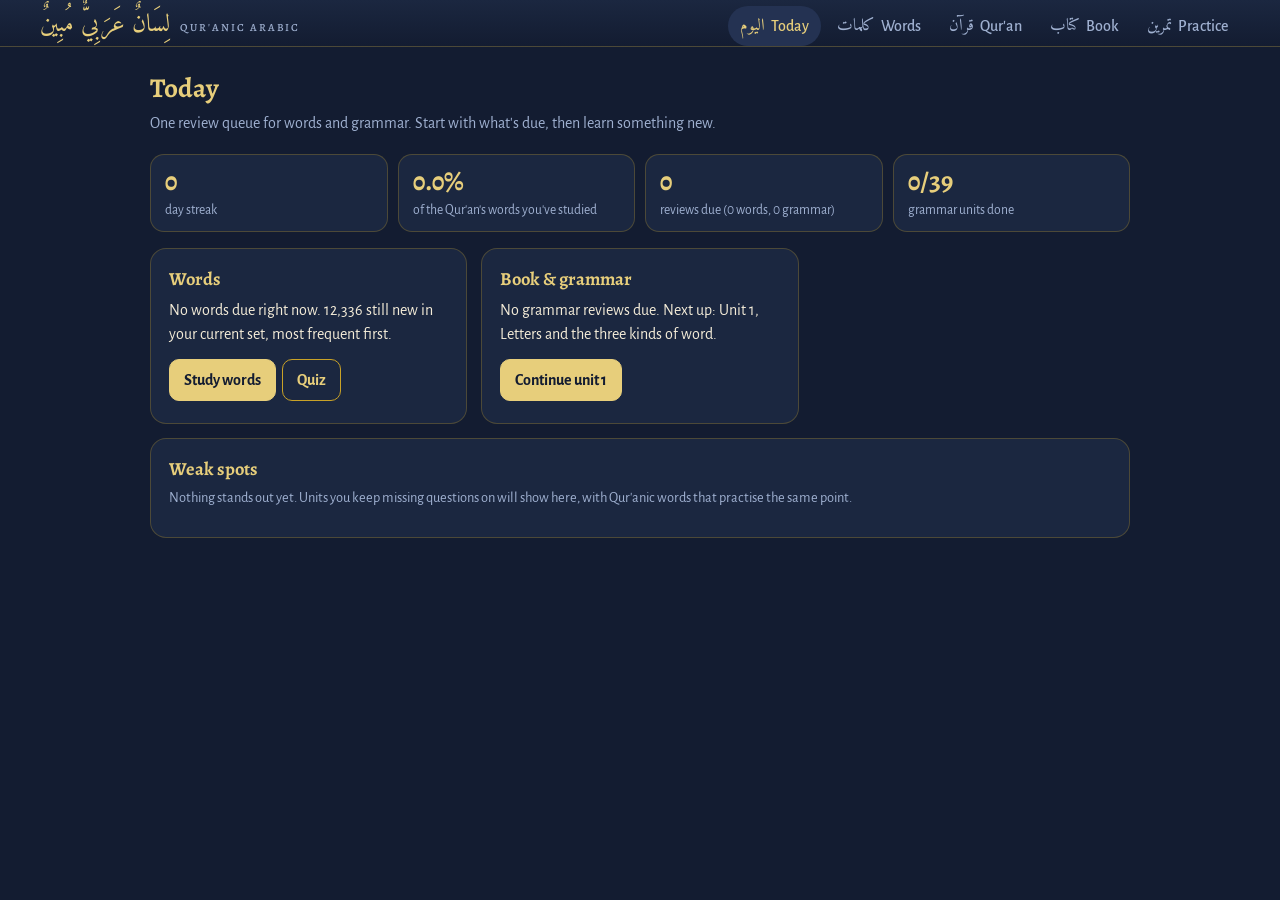
==== index.html @ f68703c8 "Add files via upload" ====
<!DOCTYPE html>
<html lang="en">
<head>
<meta charset="utf-8">
<meta name="viewport" content="width=device-width, initial-scale=1, viewport-fit=cover">
<meta name="theme-color" content="#131C31">
<meta name="apple-mobile-web-app-capable" content="yes">
<meta name="mobile-web-app-capable" content="yes">
<meta name="apple-mobile-web-app-status-bar-style" content="black-translucent">
<meta name="apple-mobile-web-app-title" content="Qur'anic Arabic">
<title>Qur'anic Arabic — Kalimāt &amp; Lisān</title>
<link rel="manifest" href="manifest.webmanifest">
<link rel="icon" href="icons/icon-192.png">
<link rel="apple-touch-icon" href="icons/apple-touch-icon.png">
<link rel="stylesheet" href="fonts/fonts.css">
<style>
:root{--indigo:#131C31;--indigo2:#1B2740;--indigo3:#243252;--gold:#C9A227;--gold2:#E7CE7B;--parch:#F4ECD8;--mist:#9FB0D0;--good:#8FC77A;--line:rgba(201,162,39,.28);
 --lat:'Alegreya Sans',system-ui,-apple-system,'Segoe UI',sans-serif;--ar:'Amiri',serif;--ur:'Noto Nastaliq Urdu','Amiri',serif;color-scheme:dark}
*{box-sizing:border-box}
html,body{height:100%;margin:0}
body{background:var(--indigo);color:var(--parch);font:16px/1.5 var(--lat);display:flex;flex-direction:column;height:100dvh;overflow:hidden;-webkit-tap-highlight-color:transparent}
button{font:inherit;color:inherit;cursor:pointer}
:focus-visible{outline:2px solid var(--gold2);outline-offset:2px;border-radius:6px}
.ar{font-family:var(--ar);direction:rtl;unicode-bidi:isolate}.ur{font-family:var(--ur);direction:rtl;unicode-bidi:isolate;line-height:2}
header{flex:none;padding:calc(env(safe-area-inset-top,0px) + 6px) 14px 0;border-bottom:1px solid var(--line);background:linear-gradient(180deg,var(--indigo2),var(--indigo))}
.hrow{display:flex;align-items:center;gap:14px;max-width:1200px;margin:0 auto}
.brand{display:flex;align-items:baseline;gap:10px;margin-right:auto;min-width:0}
.brand .ar{font-size:1.55rem;color:var(--gold2);line-height:1.5}
.brand small{font-family:'Alegreya',serif;letter-spacing:.18em;text-transform:uppercase;font-size:.68rem;color:var(--mist);white-space:nowrap}
nav.main{display:flex;gap:4px}
nav.main button{background:none;border:0;padding:8px 12px;border-radius:999px;color:var(--mist);font-weight:500;display:flex;align-items:center;gap:6px}
nav.main button .ico{font-family:var(--ar);font-size:1.05rem;line-height:1}
nav.main button[aria-current="page"]{background:var(--indigo3);color:var(--gold2)}
.subs{display:flex;gap:6px;max-width:1200px;margin:6px auto 0;padding-bottom:8px;overflow-x:auto}
.subs button{border:1px solid var(--line);background:transparent;color:var(--mist);border-radius:999px;padding:4px 14px;font-size:.9rem;white-space:nowrap}
.subs button[aria-selected="true"]{background:var(--gold2);border-color:var(--gold2);color:var(--indigo);font-weight:700}
.subs:empty{display:none}
.stage{flex:1;position:relative;min-height:0}
.stage iframe{position:absolute;inset:0;width:100%;height:100%;border:0;background:var(--indigo);visibility:hidden}
.stage iframe.on{visibility:visible}
#today{position:absolute;inset:0;overflow:auto;padding:18px 16px 40px;display:none}
#today.on{display:block}
.wrap{max-width:980px;margin:0 auto}
h1{font-family:'Alegreya',serif;font-weight:700;color:var(--gold2);font-size:1.7rem;margin:.2rem 0 .1rem}
.lede{color:var(--mist);margin:0 0 1.2rem}
.stats{display:flex;flex-wrap:wrap;gap:10px;margin-bottom:16px}
.stat{flex:1 1 140px;background:var(--indigo2);border:1px solid var(--line);border-radius:14px;padding:10px 14px}
.stat b{display:block;font-family:'Alegreya',serif;font-size:1.7rem;color:var(--gold2);line-height:1.2;font-variant-numeric:tabular-nums}
.stat span{color:var(--mist);font-size:.85rem}
.grid{display:grid;grid-template-columns:repeat(auto-fit,minmax(290px,1fr));gap:14px}
.card{background:var(--indigo2);border:1px solid var(--line);border-radius:16px;padding:16px 18px}
.card h2{font-family:'Alegreya',serif;font-size:1.15rem;color:var(--gold2);margin:0 0 .3rem}
.card p{margin:.2rem 0 .8rem;color:var(--parch)}
.card .muted{color:var(--mist);font-size:.9rem}
.btn{display:inline-flex;align-items:center;gap:6px;border-radius:10px;padding:8px 14px;border:1px solid var(--gold);background:transparent;color:var(--gold2);font-weight:600;margin:0 6px 6px 0}
.btn.solid{background:var(--gold2);border-color:var(--gold2);color:var(--indigo)}
.card.wide{grid-column:1/-1}
.weak{border-top:1px solid var(--line);padding:10px 0 4px}
.weak:first-of-type{border-top:0}
.weak b{display:block}
.words{display:flex;flex-wrap:wrap;gap:6px;margin:8px 0}
.wchip{background:var(--indigo3);border-radius:10px;padding:2px 10px 6px;text-align:center}
.wchip .ar{font-size:1.35rem;display:block;line-height:1.8}
.wchip small{color:var(--mist);font-size:.72rem;display:block;max-width:150px;line-height:1.2}
.ok{color:var(--good);font-weight:600}
.loading{color:var(--mist)}
#gate{position:fixed;inset:0;z-index:50;background:radial-gradient(ellipse 120% 70% at 50% -10%,#22304f 0%,var(--indigo) 60%);display:flex;align-items:center;justify-content:center;padding:20px}
.gbox{width:100%;max-width:380px;background:var(--indigo2);border:1px solid var(--line);border-radius:18px;padding:22px}
.gbox h1{margin-top:0}.gbrand{text-align:center;font-size:1.8rem;color:var(--gold2)}
.gbox label{display:block;color:var(--mist);font-size:.88rem;margin:10px 0}
.gbox input{display:block;width:100%;margin-top:4px;font:inherit;font-size:1.05rem;color:var(--parch);background:var(--indigo);border:1px solid var(--line);border-radius:10px;padding:10px 12px}
.gbox .btn{width:100%;justify-content:center;margin:6px 0 0}.gerr{color:#EF8C8C;min-height:1.2em;margin:6px 0}
.muted{color:var(--mist)}
#acct{position:relative;margin-left:6px}
#acct .who{width:36px;height:36px;border-radius:50%;border:1px solid var(--gold);background:var(--indigo3);color:var(--gold2);font-weight:700}
#acct .menu{position:absolute;right:0;top:44px;z-index:30;width:250px;background:var(--indigo2);border:1px solid var(--line);border-radius:14px;padding:12px;display:flex;flex-direction:column;gap:6px;box-shadow:0 10px 30px rgba(0,0,0,.4)}
#acct .menu[hidden]{display:none}#acct .menu .btn{margin:0;justify-content:center}#acct .st{font-size:.85rem}
.tscroll{overflow-x:auto;margin:10px 0 16px}
.ctab{border-collapse:collapse;width:100%;min-width:820px;background:var(--indigo2);border:1px solid var(--line);border-radius:12px;overflow:hidden}
.ctab th,.ctab td{padding:8px 10px;border-bottom:1px solid var(--line);text-align:left;vertical-align:top;font-size:.93rem}
.ctab thead th{color:var(--gold2);font-weight:600;background:var(--indigo3)}.ctab small{color:var(--mist)}
@media (max-width:760px){
 nav.main{position:fixed;left:0;right:0;bottom:0;z-index:20;background:linear-gradient(180deg,var(--indigo2),var(--indigo));border-top:1px solid var(--line);justify-content:space-around;padding:4px 4px calc(env(safe-area-inset-bottom,0px) + 4px)}
 nav.main button{flex-direction:column;gap:0;font-size:.72rem;padding:6px 4px;border-radius:10px;flex:1}
 nav.main button .ico{font-size:1.15rem;margin-bottom:2px}
 .stage{margin-bottom:calc(58px + env(safe-area-inset-bottom,0px))}
 .brand small{display:none}
}
</style>
</head>
<body>
<header>
 <div class="hrow">
  <div class="brand"><span class="ar" lang="ar">لِسَانٌ عَرَبِيٌّ مُبِينٌ</span><small>Qur'anic Arabic</small></div>
  <nav class="main" aria-label="Sections">
   <button data-sec="today"><span class="ico">اليوم</span>Today</button>
   <button data-sec="words"><span class="ico">كلمات</span>Words</button>
   <button data-sec="quran"><span class="ico">قرآن</span>Qur'an</button>
   <button data-sec="book"><span class="ico">كتاب</span>Book</button>
   <button data-sec="practice"><span class="ico">تمرين</span>Practice</button>
  </nav>
 </div>
 <div class="subs" role="tablist" aria-label="Section views"></div>
</header>
<div class="stage">
 <div id="today" class="on"><div class="wrap"><p class="loading">Loading your progress…</p></div></div>
 <iframe id="fK" data-src="kalimat.html" title="Words and Qur'an"></iframe>
 <iframe id="fL" data-src="lisan.html" title="Grammar and book"></iframe>
</div>
<script src="config.js"></script>
<script src="vendor/supabase.js"></script>
<script src="cloud.js"></script>
<script>
const fK=document.getElementById('fK'),fL=document.getElementById('fL');
const K=()=>{try{return fK.contentWindow.K||null;}catch(e){return null;}};
const L=()=>{try{return fL.contentWindow.LQA||null;}catch(e){return null;}};
const SUBS={class:[],words:[['study','Study'],['quiz','Quiz']],quran:[['read','Read'],['explore','Explore'],['about','Sources']],book:[],practice:[['practice','Drills'],['review','Review']],today:[]};
let sec='today',sub=null,loaded={K:false,L:false};
function paint(){
 document.querySelectorAll('nav.main button').forEach(b=>b.setAttribute('aria-current',b.dataset.sec===sec?'page':'false'));
 const s=document.querySelector('.subs');s.innerHTML=SUBS[sec].map(([k,l])=>`<button role="tab" data-sub="${k}" aria-selected="${k===sub}">${l}</button>`).join('');
 s.querySelectorAll('button').forEach(b=>b.onclick=()=>open(sec,b.dataset.sub));
 document.getElementById('today').classList.toggle('on',sec==='today'||sec==='class');
 fK.classList.toggle('on',sec==='words'||sec==='quran');fL.classList.toggle('on',sec==='book'||sec==='practice');}
function open(s,sb){sec=s;sub=sb||SUBS[s][0]&&SUBS[s][0][0]||null;paint();
 if(s==='today')return renderToday();
 if(s==='class')return window.QA_CLOUD.classView(document.getElementById('today'));
 if(s==='words'||s==='quran'){const k=K();if(k)k.go(sub);}
 if(s==='book'){const l=L();if(l)l.go({tab:'course',tool:null,from:null});}
 if(s==='practice'){const l=L();if(!l)return;if(sub==='review')l.go({tab:'practice',tool:'test',opts:{review:true},from:null});else l.go({tab:'practice',tool:null,from:null});}}
document.querySelectorAll('nav.main button').forEach(b=>b.onclick=()=>open(b.dataset.sec));
// ---- API used by both modules ----
window.LQ={
 sync(app,tab,tool){if(app==='K'){const s=['study','quiz'].includes(tab)?'words':'quran';if(sec!=='today'||fK.classList.contains('on')){sec=s;sub=tab;paint();}}
  else{if(!fL.classList.contains('on'))return;if(tab==='course'||tab==='book'){sec='book';sub=null;}else{sec='practice';sub=(tool==='test'&&L()&&L().getView().opts&&L().getView().opts.review)?'review':'practice';}paint();}},
 clearK(){try{fK.contentDocument.querySelectorAll('.overlay').forEach(o=>o.remove());}catch(e){}},
 root(r){this.clearK();sec='practice';sub='practice';paint();const l=L();if(l)l.go({tab:'practice',tool:'conj',opts:{root:r,form:'I',show:'madi',fromHub:true},from:null});},
 ayah(ref){this.clearK();sec='quran';sub='read';paint();const k=K();if(k){k.go('read');k.showAyah(ref);}}
};
// ---- concept → Qur'anic words (weak spots feed the word review) ----
const VFNAME={'إِفْعَال':'4','تَفْعِيل':'2','مُفَاعَلَة':'3','تَفَعُّل':'5','تَفَاعُل':'6','اِفْتِعَال':'8','اِنْفِعَال':'7','اِسْتِفْعَال':'10'};
function stemOf(F){return F.s.find(x=>x.t==='V')||F.s.find(x=>['N','ADJ','PN','ACT_PCPL','PASS_PCPL','VN'].includes(x.t))||F.s[0];}
function predFor(u,S){const r=s=>[...(s.r||'')];const V=s=>s.t==='V';
 const P={u2:s=>s.t==='N'&&/^F/.test(s.n||'')&&!/[DP]/.test(s.n||''),u3:s=>['N','ADJ'].includes(s.t)&&/[DP]/.test(s.n||''),u5:s=>['N','ADJ'].includes(s.t)&&!!s.c,
  u14:s=>V(s)&&s.x==='PERF'&&!s.ps,u15:s=>V(s)&&s.x==='IMPF'&&s.d==='IND'&&!s.ps,u17:s=>V(s)&&s.ps,u18:s=>V(s)&&(s.d==='SUBJ'||s.d==='JUS'),u19:s=>V(s)&&s.x==='IMPV',
  u29:s=>V(s)&&s.ps&&s.v!=='1',u30:s=>V(s)&&/[أءإ]/.test(s.r||''),u31:s=>V(s)&&r(s).length===3&&r(s)[1]===r(s)[2],u32:s=>V(s)&&'وي'.includes(r(s)[0]),u33:s=>V(s)&&'وي'.includes(r(s)[1]),
  u34:s=>V(s)&&'وي'.includes(r(s)[2]),u37:s=>['ACT_PCPL','PASS_PCPL'].includes(s.t),u22:s=>s.t==='PN'};
 if(u==='u28'){const cnt={};Object.values(S.gsrs||{}).filter(c=>c.u==='u28').forEach(c=>{const a=c.q[1]==='t'?c.q[2][0]:c.q[1][c.q[2]];if(VFNAME[a])cnt[VFNAME[a]]=(cnt[VFNAME[a]]||0)+1;});
  const top=Object.entries(cnt).sort((a,b)=>b[1]-a[1])[0];return top?{f:s=>V(s)&&s.v===top[0],label:'Form '+['','I','II','III','IV','V','VI','VII','VIII','IX','X'][+top[0]]}:{f:s=>V(s)&&s.v!=='1',label:'derived forms'};}
 return P[u]?{f:P[u]}:null;}
function wordsFor(u,S,n=8){const k=K();const p=predFor(u,S);if(!k||!p)return null;const out=[];
 for(const C of k.DECK){if(out.length>=n)break;const F=k.FORMS[C.bare!=null?C.bare:C.fids[0]];if(!F)continue;const st=stemOf(F);
  if(!st||!p.f(st))continue;const c=k.srsGet(C.k);if(c&&c.r>0)continue;out.push(C);}
 return {list:out,label:p.label};}
function addWords(u){const k=K(),l=L();if(!k||!l)return;const w=wordsFor(u,l.getS());if(!w)return;
 w.list.forEach(C=>{if(!k.state.starred[C.k])k.toggleStar(C.ci);});renderToday(`Added ${w.list.length} words — they come up next in Words → Study.`);}
// ---- Today ----
function esc(s){return String(s).replace(/[&<>"]/g,c=>({'&':'&amp;','<':'&lt;','>':'&gt;','"':'&quot;'}[c]));}
function renderToday(flash){
 const el=document.querySelector('#today .wrap');const k=K(),l=L();
 if(!k||!l){el.innerHTML='<p class="loading">Loading your progress…</p>';return;}
 const st=k.srsStats(),S=l.getS(),due=l.gDue().length,weak=l.gWeak().slice(0,3),U=l.UNITS;
 const cov=k.coveragePct(),streak=(k.state.streak&&k.state.streak.n)||0;
 const cur=U.find(u=>u.id===S.last)||U[0],ci=U.indexOf(cur),done=Object.keys(S.done||{}).length;
 const gloss=C=>{const L0=k.LEMMAS[C.m];return (L0&&k.GLOSS[L0.l])||'';};
 el.innerHTML=`<h1>Today</h1><p class="lede">One review queue for words and grammar. Start with what's due, then learn something new.</p>
 ${flash?`<p class="ok">${esc(flash)}</p>`:''}
 <div class="stats"><div class="stat"><b>${streak}</b><span>day streak</span></div><div class="stat"><b>${cov.toFixed(1)}%</b><span>of the Qur'an's words you've studied</span></div>
 <div class="stat"><b>${st.due+due}</b><span>reviews due (${st.due} words, ${due} grammar)</span></div><div class="stat"><b>${done}/${U.length}</b><span>grammar units done</span></div></div>
 <div class="grid">
  <div class="card"><h2>Words</h2><p>${st.due?`${st.due} word${st.due===1?'':'s'} due for review.`:'No words due right now.'} ${st.neu.toLocaleString()} still new in your current set, most frequent first.</p>
   <button class="btn solid" data-go="words:study">Study words</button><button class="btn" data-go="words:quiz">Quiz</button></div>
  <div class="card"><h2>Book &amp; grammar</h2><p>${due?`${due} missed question${due===1?'':'s'} due for review.`:'No grammar reviews due.'} Next up: Unit ${ci+1}, ${esc(cur.en)}${S.best&&S.best[cur.id]!=null?` (best ${S.best[cur.id]}%)`:''}.</p>
   ${due?`<button class="btn solid" data-go="practice:review">Review grammar</button>`:''}<button class="btn ${due?'':'solid'}" data-unit="${cur.id}">Continue unit ${ci+1}</button></div>
  <div class="card wide"><h2>Weak spots</h2>${weak.length?weak.map(([u,n])=>{const x=U.find(y=>y.id===u);if(!x)return '';const w=wordsFor(u,S);
    return `<div class="weak"><b>Unit ${U.indexOf(x)+1}: ${esc(x.en)}</b><span class="muted">${n} misses in the last two weeks</span>
    <div><button class="btn" data-test="${u}">Retest this unit</button></div>
    ${w&&w.list.length?`<div class="muted">Qur'anic words that use this${w.label?` (${w.label})`:''}, not yet learned:</div><div class="words">${w.list.map(C=>`<span class="wchip"><span class="ar">${esc(C.w||'')}</span><small>${esc(gloss(C))}</small></span>`).join('')}</div><button class="btn solid" data-add="${u}">Add these to my word review</button>`:''}</div>`;}).join('')
   :`<p class="muted">Nothing stands out yet. Units you keep missing questions on will show here, with Qur'anic words that practise the same point.</p>`}</div>
 </div>`;
 el.querySelectorAll('[data-go]').forEach(b=>b.onclick=()=>{const [s,sb]=b.dataset.go.split(':');open(s,sb);});
 el.querySelectorAll('[data-unit]').forEach(b=>b.onclick=()=>{sec='book';sub=null;paint();l.go({tab:'course',unit:b.dataset.unit,unitOpen:true,tool:null,from:null});});
 el.querySelectorAll('[data-test]').forEach(b=>b.onclick=()=>{sec='practice';sub='practice';paint();l.go({tab:'practice',tool:'test',opts:{unit:b.dataset.test,n:25},from:b.dataset.test});});
 el.querySelectorAll('[data-add]').forEach(b=>b.onclick=()=>addWords(b.dataset.add));}
fK.addEventListener('load',()=>{if(!fK.src)return;loaded.K=true;if(sec==='today')renderToday();});
fL.addEventListener('load',()=>{if(!fL.src)return;loaded.L=true;if(sec==='today')renderToday();});
window.QA_OPEN=s=>open(s);
window.QA_START=()=>{[fK,fL].forEach(f=>{if(!f.src)f.src=f.dataset.src;});paint();renderToday();};
paint();
window.QA_BOOT();
if('serviceWorker' in navigator&&location.protocol.startsWith('http'))navigator.serviceWorker.register('sw.js').catch(()=>{});
</script>
</body>
</html>
---- fonts/fonts.css ----
/* amiri-arabic-400-normal */
@font-face {
  font-family: 'Amiri';
  font-style: normal;
  font-display: swap;
  font-weight: 400;
  src: url(amiri-arabic-400-normal.woff2) format('woff2');
}
/* amiri-latin-400-normal */
@font-face {
  font-family: 'Amiri';
  font-style: normal;
  font-display: swap;
  font-weight: 400;
  src: url(amiri-latin-400-normal.woff2) format('woff2');
}
/* amiri-latin-ext-400-normal */
@font-face {
  font-family: 'Amiri';
  font-style: normal;
  font-display: swap;
  font-weight: 400;
  src: url(amiri-latin-ext-400-normal.woff2) format('woff2');
}
/* amiri-arabic-400-italic */
@font-face {
  font-family: 'Amiri';
  font-style: italic;
  font-display: swap;
  font-weight: 400;
  src: url(amiri-arabic-400-italic.woff2) format('woff2');
}
/* amiri-latin-400-italic */
@font-face {
  font-family: 'Amiri';
  font-style: italic;
  font-display: swap;
  font-weight: 400;
  src: url(amiri-latin-400-italic.woff2) format('woff2');
}
/* amiri-latin-ext-400-italic */
@font-face {
  font-family: 'Amiri';
  font-style: italic;
  font-display: swap;
  font-weight: 400;
  src: url(amiri-latin-ext-400-italic.woff2) format('woff2');
}
/* amiri-arabic-700-normal */
@font-face {
  font-family: 'Amiri';
  font-style: normal;
  font-display: swap;
  font-weight: 700;
  src: url(amiri-arabic-700-normal.woff2) format('woff2');
}
/* amiri-latin-700-normal */
@font-face {
  font-family: 'Amiri';
  font-style: normal;
  font-display: swap;
  font-weight: 700;
  src: url(amiri-latin-700-normal.woff2) format('woff2');
}
/* amiri-latin-ext-700-normal */
@font-face {
  font-family: 'Amiri';
  font-style: normal;
  font-display: swap;
  font-weight: 700;
  src: url(amiri-latin-ext-700-normal.woff2) format('woff2');
}
/* noto-nastaliq-urdu-arabic-400-normal */
@font-face {
  font-family: 'Noto Nastaliq Urdu';
  font-style: normal;
  font-display: swap;
  font-weight: 400;
  src: url(noto-nastaliq-urdu-arabic-400-normal.woff2) format('woff2');
}
/* noto-nastaliq-urdu-latin-400-normal */
@font-face {
  font-family: 'Noto Nastaliq Urdu';
  font-style: normal;
  font-display: swap;
  font-weight: 400;
  src: url(noto-nastaliq-urdu-latin-400-normal.woff2) format('woff2');
}
/* noto-nastaliq-urdu-arabic-600-normal */
@font-face {
  font-family: 'Noto Nastaliq Urdu';
  font-style: normal;
  font-display: swap;
  font-weight: 600;
  src: url(noto-nastaliq-urdu-arabic-600-normal.woff2) format('woff2');
}
/* noto-nastaliq-urdu-latin-600-normal */
@font-face {
  font-family: 'Noto Nastaliq Urdu';
  font-style: normal;
  font-display: swap;
  font-weight: 600;
  src: url(noto-nastaliq-urdu-latin-600-normal.woff2) format('woff2');
}
/* figtree-latin-400-normal */
@font-face {
  font-family: 'Figtree';
  font-style: normal;
  font-display: swap;
  font-weight: 400;
  src: url(figtree-latin-400-normal.woff2) format('woff2');
}
/* figtree-latin-ext-400-normal */
@font-face {
  font-family: 'Figtree';
  font-style: normal;
  font-display: swap;
  font-weight: 400;
  src: url(figtree-latin-ext-400-normal.woff2) format('woff2');
}
/* figtree-latin-500-normal */
@font-face {
  font-family: 'Figtree';
  font-style: normal;
  font-display: swap;
  font-weight: 500;
  src: url(figtree-latin-500-normal.woff2) format('woff2');
}
/* figtree-latin-ext-500-normal */
@font-face {
  font-family: 'Figtree';
  font-style: normal;
  font-display: swap;
  font-weight: 500;
  src: url(figtree-latin-ext-500-normal.woff2) format('woff2');
}
/* figtree-latin-600-normal */
@font-face {
  font-family: 'Figtree';
  font-style: normal;
  font-display: swap;
  font-weight: 600;
  src: url(figtree-latin-600-normal.woff2) format('woff2');
}
/* figtree-latin-ext-600-normal */
@font-face {
  font-family: 'Figtree';
  font-style: normal;
  font-display: swap;
  font-weight: 600;
  src: url(figtree-latin-ext-600-normal.woff2) format('woff2');
}
/* figtree-latin-700-normal */
@font-face {
  font-family: 'Figtree';
  font-style: normal;
  font-display: swap;
  font-weight: 700;
  src: url(figtree-latin-700-normal.woff2) format('woff2');
}
/* figtree-latin-ext-700-normal */
@font-face {
  font-family: 'Figtree';
  font-style: normal;
  font-display: swap;
  font-weight: 700;
  src: url(figtree-latin-ext-700-normal.woff2) format('woff2');
}
/* alegreya-latin-500-normal */
@font-face {
  font-family: 'Alegreya';
  font-style: normal;
  font-display: swap;
  font-weight: 500;
  src: url(alegreya-latin-500-normal.woff2) format('woff2');
}
/* alegreya-latin-ext-500-normal */
@font-face {
  font-family: 'Alegreya';
  font-style: normal;
  font-display: swap;
  font-weight: 500;
  src: url(alegreya-latin-ext-500-normal.woff2) format('woff2');
}
/* alegreya-latin-500-italic */
@font-face {
  font-family: 'Alegreya';
  font-style: italic;
  font-display: swap;
  font-weight: 500;
  src: url(alegreya-latin-500-italic.woff2) format('woff2');
}
/* alegreya-latin-ext-500-italic */
@font-face {
  font-family: 'Alegreya';
  font-style: italic;
  font-display: swap;
  font-weight: 500;
  src: url(alegreya-latin-ext-500-italic.woff2) format('woff2');
}
/* alegreya-latin-700-normal */
@font-face {
  font-family: 'Alegreya';
  font-style: normal;
  font-display: swap;
  font-weight: 700;
  src: url(alegreya-latin-700-normal.woff2) format('woff2');
}
/* alegreya-latin-ext-700-normal */
@font-face {
  font-family: 'Alegreya';
  font-style: normal;
  font-display: swap;
  font-weight: 700;
  src: url(alegreya-latin-ext-700-normal.woff2) format('woff2');
}
/* alegreya-sans-latin-400-normal */
@font-face {
  font-family: 'Alegreya Sans';
  font-style: normal;
  font-display: swap;
  font-weight: 400;
  src: url(alegreya-sans-latin-400-normal.woff2) format('woff2');
}
/* alegreya-sans-latin-ext-400-normal */
@font-face {
  font-family: 'Alegreya Sans';
  font-style: normal;
  font-display: swap;
  font-weight: 400;
  src: url(alegreya-sans-latin-ext-400-normal.woff2) format('woff2');
}
/* alegreya-sans-latin-500-normal */
@font-face {
  font-family: 'Alegreya Sans';
  font-style: normal;
  font-display: swap;
  font-weight: 500;
  src: url(alegreya-sans-latin-500-normal.woff2) format('woff2');
}
/* alegreya-sans-latin-ext-500-normal */
@font-face {
  font-family: 'Alegreya Sans';
  font-style: normal;
  font-display: swap;
  font-weight: 500;
  src: url(alegreya-sans-latin-ext-500-normal.woff2) format('woff2');
}
/* alegreya-sans-latin-700-normal */
@font-face {
  font-family: 'Alegreya Sans';
  font-style: normal;
  font-display: swap;
  font-weight: 700;
  src: url(alegreya-sans-latin-700-normal.woff2) format('woff2');
}
/* alegreya-sans-latin-ext-700-normal */
@font-face {
  font-family: 'Alegreya Sans';
  font-style: normal;
  font-display: swap;
  font-weight: 700;
  src: url(alegreya-sans-latin-ext-700-normal.woff2) format('woff2');
}
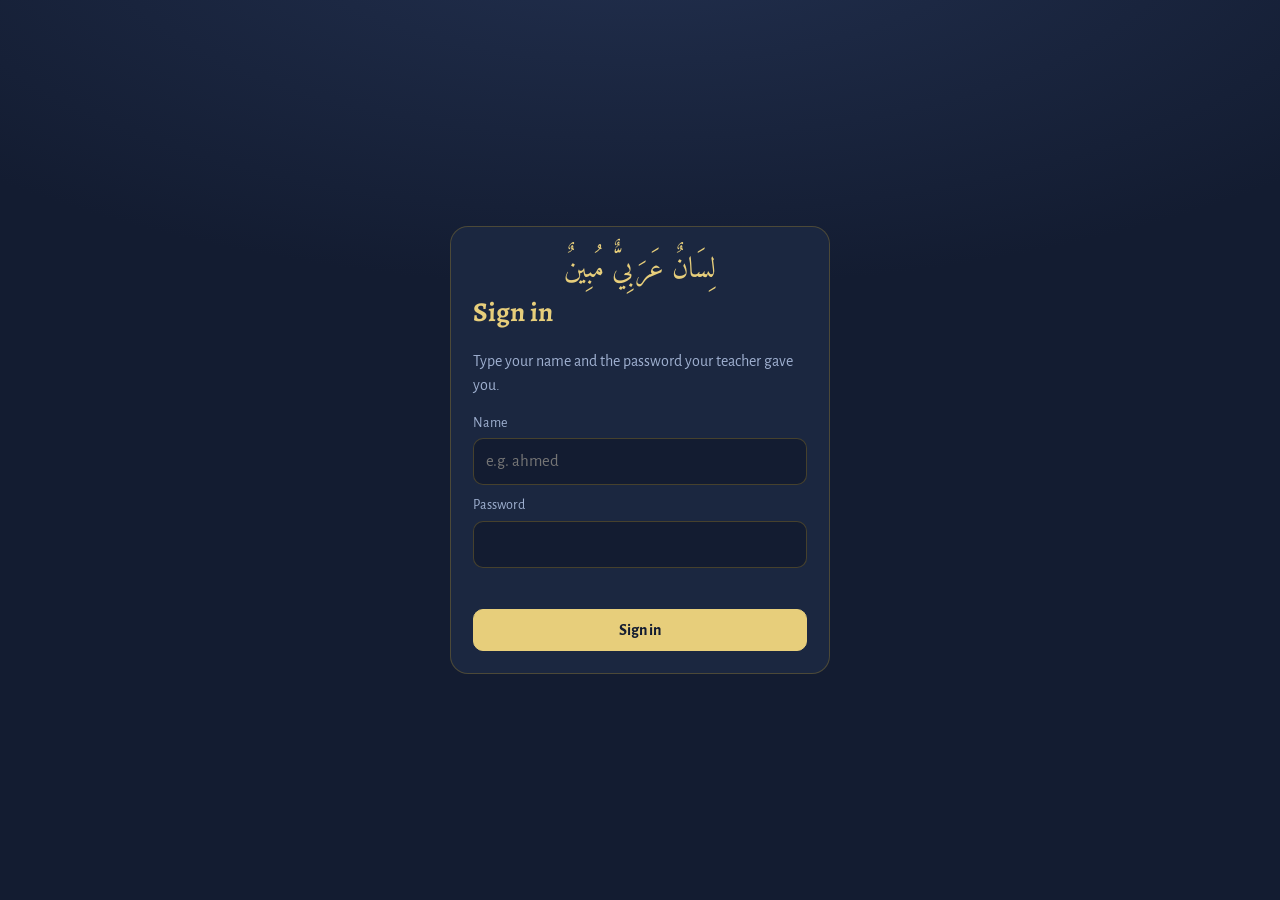
==== commit 3a8db1fa: "Add files via upload" ====
--- a/index.html
+++ b/index.html
@@ -64,6 +64,17 @@
 .wchip small{color:var(--mist);font-size:.72rem;display:block;max-width:150px;line-height:1.2}
 .ok{color:var(--good);font-weight:600}
 .loading{color:var(--mist)}
+.plan{background:linear-gradient(160deg,var(--indigo3),var(--indigo2));border:1px solid var(--gold);border-radius:18px;padding:16px 18px;margin:8px 0 16px}
+.planhead{display:flex;justify-content:space-between;align-items:baseline}.planhead h2{margin:0;font-family:'Alegreya',serif;color:var(--gold2)}.planhead span{color:var(--mist)}
+.pbar{height:6px;background:rgba(255,255,255,.08);border-radius:6px;overflow:hidden;margin:8px 0 10px}.pbar i{display:block;height:100%;background:var(--gold2)}
+.steps{list-style:none;margin:0 0 12px;padding:0;display:grid;gap:6px}
+.steps button{width:100%;display:flex;align-items:center;gap:12px;text-align:left;background:rgba(255,255,255,.03);border:1px solid var(--line);border-radius:12px;padding:10px 12px;font-size:1rem;min-height:48px}
+.steps .chk{width:28px;height:28px;border-radius:50%;border:1.5px solid var(--gold);display:inline-flex;align-items:center;justify-content:center;font-weight:700;color:var(--gold2);flex:none}
+.steps .done button{opacity:.65}.steps .done .chk{background:var(--good);border-color:var(--good);color:var(--indigo)}
+.btn.big{font-size:1.05rem;padding:12px 18px;width:100%;justify-content:center}
+#welcome{position:fixed;inset:0;z-index:60;background:rgba(10,15,28,.82);display:flex;align-items:center;justify-content:center;padding:20px}
+#welcome .wbox{max-width:520px;background:var(--indigo2);border:1px solid var(--gold);border-radius:18px;padding:22px}
+#welcome h1{margin-top:0}#welcome li{margin:.45rem 0}#welcome b{color:var(--gold2)}
 #gate{position:fixed;inset:0;z-index:50;background:radial-gradient(ellipse 120% 70% at 50% -10%,#22304f 0%,var(--indigo) 60%);display:flex;align-items:center;justify-content:center;padding:20px}
 .gbox{width:100%;max-width:380px;background:var(--indigo2);border:1px solid var(--line);border-radius:18px;padding:22px}
 .gbox h1{margin-top:0}.gbrand{text-align:center;font-size:1.8rem;color:var(--gold2)}
@@ -135,17 +146,26 @@
   else{if(!fL.classList.contains('on'))return;if(tab==='course'||tab==='book'){sec='book';sub=null;}else{sec='practice';sub=(tool==='test'&&L()&&L().getView().opts&&L().getView().opts.review)?'review':'practice';}paint();}},
  clearK(){try{fK.contentDocument.querySelectorAll('.overlay').forEach(o=>o.remove());}catch(e){}},
  root(r){this.clearK();sec='practice';sub='practice';paint();const l=L();if(l)l.go({tab:'practice',tool:'conj',opts:{root:r,form:'I',show:'madi',fromHub:true},from:null});},
+ ayahData(ref){const k=K();if(!k||!k.VIDX||!k.VIDX[ref])return null;return {words:k.VIDX[ref].map(f=>k.FORMS[f].w),urdu:(k.URDU||{})[ref]||''};},
+ unitWords(u,n){const k=K(),l=L();if(!k||!l)return null;const w=wordsFor(u,l.getS(),n||10);if(!w)return null;
+  return {label:w.label||'',list:w.list.map(C=>{const L0=k.LEMMAS[C.m];return {w:C.w,g:(L0&&k.GLOSS[L0.l])||'',k:C.k};})};},
+ addUnitWords(u){const k=K(),l=L();if(!k||!l)return 0;const w=wordsFor(u,l.getS(),10);if(!w)return 0;w.list.forEach(C=>{if(!k.state.starred[C.k])k.toggleStar(C.ci);});return w.list.length;},
+ openWords(){open('words','study');},
  ayah(ref){this.clearK();sec='quran';sub='read';paint();const k=K();if(k){k.go('read');k.showAyah(ref);}}
 };
 // ---- concept → Qur'anic words (weak spots feed the word review) ----
 const VFNAME={'إِفْعَال':'4','تَفْعِيل':'2','مُفَاعَلَة':'3','تَفَعُّل':'5','تَفَاعُل':'6','اِفْتِعَال':'8','اِنْفِعَال':'7','اِسْتِفْعَال':'10'};
+function hasDet(F){return F.s.some(x=>x.t==='DET');}
 function stemOf(F){return F.s.find(x=>x.t==='V')||F.s.find(x=>['N','ADJ','PN','ACT_PCPL','PASS_PCPL','VN'].includes(x.t))||F.s[0];}
 function predFor(u,S){const r=s=>[...(s.r||'')];const V=s=>s.t==='V';
- const P={u2:s=>s.t==='N'&&/^F/.test(s.n||'')&&!/[DP]/.test(s.n||''),u3:s=>['N','ADJ'].includes(s.t)&&/[DP]/.test(s.n||''),u5:s=>['N','ADJ'].includes(s.t)&&!!s.c,
+ const P={u3:s=>['N','ADJ'].includes(s.t)&&/[DP]/.test(s.n||''),u5:s=>['N','ADJ'].includes(s.t)&&!!s.c,
   u14:s=>V(s)&&s.x==='PERF'&&!s.ps,u15:s=>V(s)&&s.x==='IMPF'&&s.d==='IND'&&!s.ps,u17:s=>V(s)&&s.ps,u18:s=>V(s)&&(s.d==='SUBJ'||s.d==='JUS'),u19:s=>V(s)&&s.x==='IMPV',
-  u29:s=>V(s)&&s.ps&&s.v!=='1',u30:s=>V(s)&&/[أءإ]/.test(s.r||''),u31:s=>V(s)&&r(s).length===3&&r(s)[1]===r(s)[2],u32:s=>V(s)&&'وي'.includes(r(s)[0]),u33:s=>V(s)&&'وي'.includes(r(s)[1]),
-  u34:s=>V(s)&&'وي'.includes(r(s)[2]),u37:s=>['ACT_PCPL','PASS_PCPL'].includes(s.t),u22:s=>s.t==='PN'};
- if(u==='u28'){const cnt={};Object.values(S.gsrs||{}).filter(c=>c.u==='u28').forEach(c=>{const a=c.q[1]==='t'?c.q[2][0]:c.q[1][c.q[2]];if(VFNAME[a])cnt[VFNAME[a]]=(cnt[VFNAME[a]]||0)+1;});
+  u29:s=>V(s)&&s.ps&&s.v!=='1',u1:s=>['N','V','P'].includes(s.t),u4:s=>s.t==='N',u6:s=>['PRON','DEM','REL','P'].includes(s.t),u7:s=>s.t==='N'&&s.c==='NOM',
+  u8:s=>['PRON','DEM'].includes(s.t),u9:s=>s.t==='ADJ',u10:s=>s.t==='N'&&s.c==='GEN',u11:s=>s.t==='P',u12:s=>s.t==='N'&&s.c==='ACC',u13:s=>['REL','INTG','NEG'].includes(s.t),
+  u16:s=>V(s)&&s.v==='1',u20:s=>['N','ADJ'].includes(s.t)&&s.c==='ACC',u21:s=>s.t==='N',u23:s=>s.t==='N'&&s.c==='GEN',u24:s=>s.t==='N',u25:s=>s.t==='N',u26:s=>['NEG','N'].includes(s.t),
+  u27:s=>V(s),u28:s=>V(s)&&s.v!=='1',u35:s=>V(s),u36:s=>['CONJ','ADJ'].includes(s.t),u38:s=>['P','CONJ','NEG','INTG','COND','SUB','VOC','EMPH'].includes(s.t),u39:s=>s.t==='N',u30:s=>V(s)&&/[أءإ]/.test(s.r||''),u31:s=>V(s)&&r(s).length===3&&r(s)[1]===r(s)[2],u32:s=>V(s)&&'وي'.includes(r(s)[0]),u33:s=>V(s)&&'وي'.includes(r(s)[1]),
+  u34:s=>V(s)&&'وي'.includes(r(s)[2]),u37:s=>['ACT_PCPL','PASS_PCPL'].includes(s.t),u22:s=>s.t==='PN',u2:s=>s.t==='N'&&/^F/.test(s.n||'')};
+ if(u==='u28'&&S&&S.gsrs){const cnt={};Object.values(S.gsrs||{}).filter(c=>c.u==='u28').forEach(c=>{const a=c.q[1]==='t'?c.q[2][0]:c.q[1][c.q[2]];if(VFNAME[a])cnt[VFNAME[a]]=(cnt[VFNAME[a]]||0)+1;});
   const top=Object.entries(cnt).sort((a,b)=>b[1]-a[1])[0];return top?{f:s=>V(s)&&s.v===top[0],label:'Form '+['','I','II','III','IV','V','VI','VII','VIII','IX','X'][+top[0]]}:{f:s=>V(s)&&s.v!=='1',label:'derived forms'};}
  return P[u]?{f:P[u]}:null;}
 function wordsFor(u,S,n=8){const k=K();const p=predFor(u,S);if(!k||!p)return null;const out=[];
@@ -161,10 +181,24 @@
  if(!k||!l){el.innerHTML='<p class="loading">Loading your progress…</p>';return;}
  const st=k.srsStats(),S=l.getS(),due=l.gDue().length,weak=l.gWeak().slice(0,3),U=l.UNITS;
  const cov=k.coveragePct(),streak=(k.state.streak&&k.state.streak.n)||0;
- const cur=U.find(u=>u.id===S.last)||U[0],ci=U.indexOf(cur),done=Object.keys(S.done||{}).length;
+ let cur=U.find(u=>u.id===S.last)||U[0];if(S.done&&S.done[cur.id]){const nx=U.slice(U.indexOf(cur)+1).find(u=>!S.done[u.id]);if(nx)cur=nx;}
+ const ci=U.indexOf(cur),done=Object.keys(S.done||{}).length;
+ const dk=new Date().toDateString(),day0=new Date();day0.setHours(0,0,0,0);
+ const readT=((S.readLog||{})[dk]||[]).includes(cur.id),wbT=((S.wbLog||{})[dk]||[]).includes(cur.id),testT=((S.testLog||{})[dk]||[]).some(x=>x.u===cur.id);
+ let wordsT=0;try{Object.values(k.state.srs||{}).forEach(c=>{if(c&&c.d&&(c.d-(c.v||0)*86400000)>=day0.getTime())wordsT++;});}catch(e){}
+ const steps=[
+  {t:st.due+due?`Review ${st.due+due} due item${st.due+due===1?'':'s'}`:'Reviews — nothing due',d:!(st.due+due),go:()=>st.due?open('words','study'):open('practice','review')},
+  {t:`Read Unit ${ci+1}: ${cur.en}`,d:readT,go:()=>{sec='book';sub=null;paint();l.go({tab:'course',unit:cur.id,unitOpen:true,tool:null,from:null});}},
+  {t:`Workbook for Unit ${ci+1}`,d:wbT,go:()=>{sec='practice';sub='practice';paint();l.go({tab:'practice',tool:'wb',opts:{unit:cur.id},from:cur.id});}},
+  {t:`Unit ${ci+1} test`,d:testT,go:()=>{sec='practice';sub='practice';paint();l.go({tab:'practice',tool:'test',opts:{unit:cur.id,n:25},from:cur.id});}},
+  {t:`Learn 10 words (${Math.min(wordsT,10)}/10)`,d:wordsT>=10,go:()=>open('words','study')}];
+ const ndone=steps.filter(x=>x.d).length,nextStep=steps.find(x=>!x.d);
  const gloss=C=>{const L0=k.LEMMAS[C.m];return (L0&&k.GLOSS[L0.l])||'';};
- el.innerHTML=`<h1>Today</h1><p class="lede">One review queue for words and grammar. Start with what's due, then learn something new.</p>
+ el.innerHTML=`<h1>Today</h1>
  ${flash?`<p class="ok">${esc(flash)}</p>`:''}
+ <div class="plan"><div class="planhead"><h2>Today's plan</h2><span>${ndone} of ${steps.length} done</span></div><div class="pbar"><i style="width:${ndone/steps.length*100}%"></i></div>
+  <ol class="steps">${steps.map((x,j)=>`<li class="${x.d?'done':''}"><button data-step="${j}"><span class="chk">${x.d?'✓':j+1}</span>${esc(x.t)}</button></li>`).join('')}</ol>
+  ${nextStep?`<button class="btn solid big" data-startnext>${ndone?'Continue':'Start'}: ${esc(nextStep.t)}</button>`:'<p class="ok">All done for today — well done.</p>'}</div>
  <div class="stats"><div class="stat"><b>${streak}</b><span>day streak</span></div><div class="stat"><b>${cov.toFixed(1)}%</b><span>of the Qur'an's words you've studied</span></div>
  <div class="stat"><b>${st.due+due}</b><span>reviews due (${st.due} words, ${due} grammar)</span></div><div class="stat"><b>${done}/${U.length}</b><span>grammar units done</span></div></div>
  <div class="grid">
@@ -178,6 +212,8 @@
     ${w&&w.list.length?`<div class="muted">Qur'anic words that use this${w.label?` (${w.label})`:''}, not yet learned:</div><div class="words">${w.list.map(C=>`<span class="wchip"><span class="ar">${esc(C.w||'')}</span><small>${esc(gloss(C))}</small></span>`).join('')}</div><button class="btn solid" data-add="${u}">Add these to my word review</button>`:''}</div>`;}).join('')
    :`<p class="muted">Nothing stands out yet. Units you keep missing questions on will show here, with Qur'anic words that practise the same point.</p>`}</div>
  </div>`;
+ el.querySelectorAll('[data-step]').forEach(b=>b.onclick=()=>steps[+b.dataset.step].go());
+ const sn=el.querySelector('[data-startnext]');if(sn)sn.onclick=()=>nextStep.go();
  el.querySelectorAll('[data-go]').forEach(b=>b.onclick=()=>{const [s,sb]=b.dataset.go.split(':');open(s,sb);});
  el.querySelectorAll('[data-unit]').forEach(b=>b.onclick=()=>{sec='book';sub=null;paint();l.go({tab:'course',unit:b.dataset.unit,unitOpen:true,tool:null,from:null});});
  el.querySelectorAll('[data-test]').forEach(b=>b.onclick=()=>{sec='practice';sub='practice';paint();l.go({tab:'practice',tool:'test',opts:{unit:b.dataset.test,n:25},from:b.dataset.test});});
@@ -185,7 +221,15 @@
 fK.addEventListener('load',()=>{if(!fK.src)return;loaded.K=true;if(sec==='today')renderToday();});
 fL.addEventListener('load',()=>{if(!fL.src)return;loaded.L=true;if(sec==='today')renderToday();});
 window.QA_OPEN=s=>open(s);
-window.QA_START=()=>{[fK,fL].forEach(f=>{if(!f.src)f.src=f.dataset.src;});paint();renderToday();};
+window.QA_START=()=>{[fK,fL].forEach(f=>{if(!f.src)f.src=f.dataset.src;});paint();renderToday();welcome();};
+function welcome(){if(localStorage.getItem('qa.welcome')==='1')return;const w=document.createElement('div');w.id='welcome';
+ w.innerHTML=`<div class="wbox"><div class="ar" style="font-size:1.6rem;color:var(--gold2);text-align:center">بِسْمِ اللّٰهِ</div><h1>How to use this app</h1><ol>
+ <li><b>Today</b> — your plan for the day. Tap <b>Start</b> and follow the steps.</li>
+ <li><b>Book</b> — one chapter per lesson: the explanation, the Lisan ul Quran pages, the Dream pages, the workbook and the test, all in one place.</li>
+ <li><b>Practice</b> — drills, and <b>Review</b> for questions you got wrong.</li>
+ <li><b>Words</b> — learn the Qur'an's most frequent words. <b>Qur'an</b> — read any āyah and tap a word to see its grammar.</li></ol>
+ <button class="btn solid big" id="wgo">Start learning</button></div>`;document.body.appendChild(w);
+ w.querySelector('#wgo').onclick=()=>{localStorage.setItem('qa.welcome','1');w.remove();};}
 paint();
 window.QA_BOOT();
 if('serviceWorker' in navigator&&location.protocol.startsWith('http'))navigator.serviceWorker.register('sw.js').catch(()=>{});
